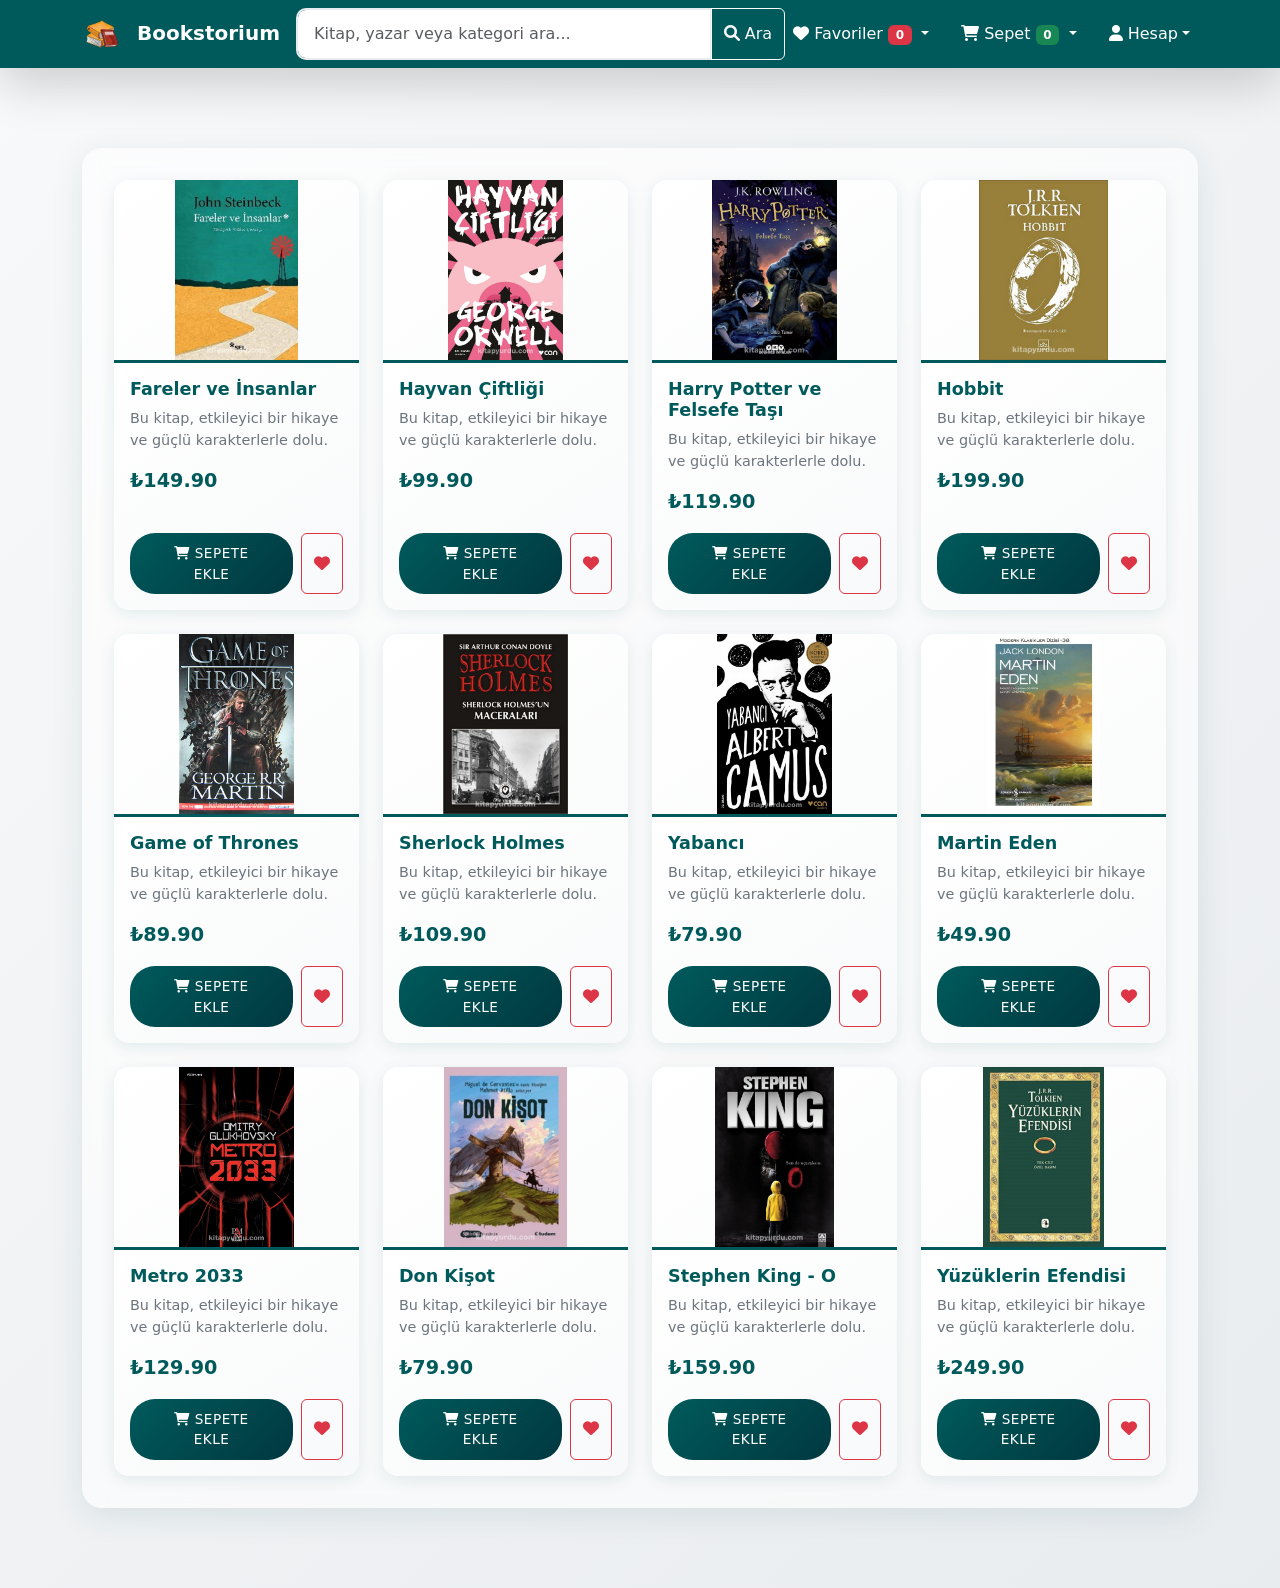
==== frontend/index.html @ d2544608 "Proje backend ve yeni frontend ile güncellendi" ====
<!DOCTYPE html>
<html lang="tr">
  <head>
    <meta charset="UTF-8" />
    <meta name="viewport" content="width=device-width, initial-scale=1.0" />
    <title>Bookstorium</title>
    <link rel="stylesheet" href="assets/bootstrap 5.3/css/bootstrap.min.css" />
    <link rel="stylesheet" href="assets/css/style.css" />
    <link rel="stylesheet" href="https://cdnjs.cloudflare.com/ajax/libs/font-awesome/6.0.0/css/all.min.css" />
  </head>
  <body>
    <nav style="background-color: #005a5b" class="navbar navbar-expand-lg shadow-lg">
      <div class="container">
        <a href="index.html" class="text-white navbar-brand fw-bold">
          <img src="assets/images/Book-image.png" alt="Kitap İkonu" width="40" height="40" class="me-2" />
          Bookstorium
        </a>

        <button class="navbar-toggler" type="button" data-bs-toggle="collapse" data-bs-target="#navbarNav">
          <span class="navbar-toggler-icon"></span>
        </button>

        <div class="collapse navbar-collapse" id="navbarNav">
          <!-- Search Form -->
          <form class="d-flex mx-auto my-2 my-lg-0" style="width: 100%; max-width: 500px;">
            <div class="input-group">
              <input type="search" class="form-control" placeholder="Kitap, yazar veya kategori ara..." aria-label="Arama">
              <button class="btn btn-outline-light" type="submit">
                <i class="fas fa-search"></i> Ara
              </button>
            </div>
          </form>

          <!-- Navigation Items -->
          <ul class="navbar-nav ms-auto">
            <!-- Favorites -->
            <li class="nav-item dropdown">
              <a class="nav-link dropdown-toggle text-white me-3" href="#" id="favoritesDropdown" role="button" data-bs-toggle="dropdown">
                <i class="fas fa-heart"></i> Favoriler <span class="badge bg-danger">0</span>
              </a>
              <ul class="dropdown-menu dropdown-menu-end">
                <!-- JS ile doldurulacak -->
              </ul>
            </li>

            <!-- Cart -->
            <li class="nav-item dropdown">
              <a class="nav-link dropdown-toggle text-white me-3" href="#" id="cartDropdown" role="button" data-bs-toggle="dropdown">
                <i class="fas fa-shopping-cart"></i> Sepet <span class="badge bg-success">0</span>
              </a>
              <ul class="dropdown-menu dropdown-menu-end" style="min-width: 300px;">
                <!-- JS ile doldurulacak -->
              </ul>
            </li>

            <!-- User Account -->
            <li class="nav-item dropdown">
              <a class="nav-link dropdown-toggle text-white" href="#" id="userDropdown" role="button" data-bs-toggle="dropdown">
                <i class="fas fa-user"></i> Hesap
              </a>
              <ul class="dropdown-menu dropdown-menu-end">
                <li><h6 class="dropdown-header">Hoş Geldiniz!</h6></li>
                <li><a class="dropdown-item" href="#" data-bs-toggle="modal" data-bs-target="#loginModal">
                  <i class="fas fa-sign-in-alt"></i> Giriş Yap</a></li>
                <li><a class="dropdown-item" href="#" data-bs-toggle="modal" data-bs-target="#signupModal">
                  <i class="fas fa-user-plus"></i> Üye Ol</a></li>
                <li><hr class="dropdown-divider"></li>
                <li><h6 class="dropdown-header">Üye İşlemleri</h6></li>
                <li><a class="dropdown-item" href="#">
                  <i class="fas fa-user-edit"></i> Profil Düzenle</a></li>
                <li><a class="dropdown-item" href="profile-orders.html">
                  <i class="fas fa-list-alt"></i> Siparişlerim
                </a></li>
                <li><a class="dropdown-item" href="#" data-bs-toggle="modal" data-bs-target="#deleteAccountModal">
                  <i class="fas fa-user-times"></i> Hesap Sil</a></li>
                <li><a class="dropdown-item" href="#">
                  <i class="fas fa-sign-out-alt"></i> Çıkış Yap</a></li>
              </ul>
            </li>
          </ul>
        </div>
      </div>
    </nav>

    <!-- Login Modal -->
    <div class="modal fade" id="loginModal" tabindex="-1">
      <div class="modal-dialog">
        <div class="modal-content">
          <div class="modal-header" style="background-color: #005a5b;">
            <h5 class="modal-title text-white">Giriş Yap</h5>
            <button type="button" class="btn-close btn-close-white" data-bs-dismiss="modal"></button>
          </div>
          <div class="modal-body">
            <form>
              <div class="mb-3">
                <label for="loginEmail" class="form-label">E-posta</label>
                <input type="email" class="form-control" id="loginEmail" required>
              </div>
              <div class="mb-3">
                <label for="loginPassword" class="form-label">Şifre</label>
                <input type="password" class="form-control" id="loginPassword" required>
              </div>
              <div class="mb-3 form-check">
                <input type="checkbox" class="form-check-input" id="rememberMe">
                <label class="form-check-label" for="rememberMe">Beni Hatırla</label>
              </div>
            </form>
          </div>
          <div class="modal-footer">
            <button type="button" class="btn btn-secondary" data-bs-dismiss="modal">İptal</button>
            <button type="button" class="btn" style="background-color: #005a5b; color: white;">Giriş Yap</button>
          </div>
        </div>
      </div>
    </div>

    <!-- Signup Modal -->
    <div class="modal fade" id="signupModal" tabindex="-1">
      <div class="modal-dialog">
        <div class="modal-content">
          <div class="modal-header" style="background-color: #005a5b;">
            <h5 class="modal-title text-white">Üye Ol</h5>
            <button type="button" class="btn-close btn-close-white" data-bs-dismiss="modal"></button>
          </div>
          <div class="modal-body">
            <form>
              <div class="mb-3">
                <label for="signupName" class="form-label">Ad Soyad</label>
                <input type="text" class="form-control" id="signupName" required>
              </div>
              <div class="mb-3">
                <label for="signupEmail" class="form-label">E-posta</label>
                <input type="email" class="form-control" id="signupEmail" required>
              </div>
              <div class="mb-3">
                <label for="signupPassword" class="form-label">Şifre</label>
                <input type="password" class="form-control" id="signupPassword" required>
              </div>
              <div class="mb-3">
                <label for="signupPasswordConfirm" class="form-label">Şifre Tekrar</label>
                <input type="password" class="form-control" id="signupPasswordConfirm" required>
              </div>
              <div class="mb-3 form-check">
                <input type="checkbox" class="form-check-input" id="acceptTerms" required>
                <label class="form-check-label" for="acceptTerms">Kullanım şartlarını kabul ediyorum</label>
              </div>
            </form>
          </div>
          <div class="modal-footer">
            <button type="button" class="btn btn-secondary" data-bs-dismiss="modal">İptal</button>
            <button type="button" class="btn" style="background-color: #005a5b; color: white;">Üye Ol</button>
          </div>
        </div>
      </div>
    </div>

    <!-- Delete Account Modal -->
    <div class="modal fade" id="deleteAccountModal" tabindex="-1">
      <div class="modal-dialog">
        <div class="modal-content">
          <div class="modal-header bg-danger">
            <h5 class="modal-title text-white">Hesap Silme</h5>
            <button type="button" class="btn-close btn-close-white" data-bs-dismiss="modal"></button>
          </div>
          <div class="modal-body">
            <div class="alert alert-danger">
              <strong>Dikkat!</strong> Bu işlem geri alınamaz. Hesabınız kalıcı olarak silinecektir.
            </div>
            <form>
              <div class="mb-3">
                <label for="deletePassword" class="form-label">Şifrenizi doğrulayın</label>
                <input type="password" class="form-control" id="deletePassword" required>
              </div>
              <div class="mb-3 form-check">
                <input type="checkbox" class="form-check-input" id="confirmDelete" required>
                <label class="form-check-label" for="confirmDelete">Hesabımı silmek istediğimi onaylıyorum</label>
              </div>
            </form>
          </div>
          <div class="modal-footer">
            <button type="button" class="btn btn-secondary" data-bs-dismiss="modal">İptal</button>
            <button type="button" class="btn btn-danger">Hesabı Sil</button>
          </div>
        </div>
      </div>
    </div>

    <div class="container py-5">
      <div class="products-container">
        <div class="row g-4">
          <div class="col-sm-6 col-md-4 col-lg-3">
            <div class="card product-card h-100">
              <img src="assets/images/1.jpg" class="card-img-top" alt="Kitap 1" style="height:180px; width:100%; object-fit:contain;">
              <div class="card-body d-flex flex-column">
                <h5 class="card-title">Fareler ve İnsanlar</h5>
                <p class="card-text">Bu kitap, etkileyici bir hikaye ve güçlü karakterlerle dolu.</p>
                <p class="price">₺149.90</p>
                <div class="d-flex gap-2 mt-auto">
                  <button class="btn btn-modern flex-fill">
                    <i class="fas fa-shopping-cart"></i> Sepete Ekle
                  </button>
                  <button class="btn btn-outline-danger">
                    <i class="fas fa-heart"></i>
                  </button>
                </div>
              </div>
            </div>
          </div>
          
          <div class="col-sm-6 col-md-4 col-lg-3">
            <div class="card product-card h-100">
              <img src="assets/images/2.jpg" class="card-img-top" alt="Kitap 2" style="height:180px; width:100%; object-fit:contain;">
              <div class="card-body d-flex flex-column">
                <h5 class="card-title">Hayvan Çiftliği</h5>
                <p class="card-text">Bu kitap, etkileyici bir hikaye ve güçlü karakterlerle dolu.</p>
                <p class="price">₺99.90</p>
                <div class="d-flex gap-2 mt-auto">
                  <button class="btn btn-modern flex-fill">
                    <i class="fas fa-shopping-cart"></i> Sepete Ekle
                  </button>
                  <button class="btn btn-outline-danger">
                    <i class="fas fa-heart"></i>
                  </button>
                </div>
              </div>
            </div>
          </div>

          <div class="col-sm-6 col-md-4 col-lg-3">
            <div class="card product-card h-100">
              <img src="assets/images/3.jpg" class="card-img-top" alt="Kitap 3" style="height:180px; width:100%; object-fit:contain;">
              <div class="card-body d-flex flex-column">
                <h5 class="card-title">Harry Potter ve Felsefe Taşı</h5>
                <p class="card-text">Bu kitap, etkileyici bir hikaye ve güçlü karakterlerle dolu.</p>
                <p class="price">₺119.90</p>
                <div class="d-flex gap-2 mt-auto">
                  <button class="btn btn-modern flex-fill">
                    <i class="fas fa-shopping-cart"></i> Sepete Ekle
                  </button>
                  <button class="btn btn-outline-danger">
                    <i class="fas fa-heart"></i>
                  </button>
                </div>
              </div>
            </div>
          </div>

          <div class="col-sm-6 col-md-4 col-lg-3">
            <div class="card product-card h-100">
              <img src="assets/images/4.jpg" class="card-img-top" alt="Kitap 4" style="height:180px; width:100%; object-fit:contain;">
              <div class="card-body d-flex flex-column">
                <h5 class="card-title">Hobbit</h5>
                <p class="card-text">Bu kitap, etkileyici bir hikaye ve güçlü karakterlerle dolu.</p>
                <p class="price">₺199.90</p>
                <div class="d-flex gap-2 mt-auto">
                  <button class="btn btn-modern flex-fill">
                    <i class="fas fa-shopping-cart"></i> Sepete Ekle
                  </button>
                  <button class="btn btn-outline-danger">
                    <i class="fas fa-heart"></i>
                  </button>
                </div>
              </div>
            </div>
          </div>

          <div class="col-sm-6 col-md-4 col-lg-3">
            <div class="card product-card h-100">
              <img src="assets/images/5.jpg" class="card-img-top" alt="Kitap 5" style="height:180px; width:100%; object-fit:contain;">
              <div class="card-body d-flex flex-column">
                <h5 class="card-title">Game of Thrones</h5>
                <p class="card-text">Bu kitap, etkileyici bir hikaye ve güçlü karakterlerle dolu.</p>
                <p class="price">₺89.90</p>
                <div class="d-flex gap-2 mt-auto">
                  <button class="btn btn-modern flex-fill">
                    <i class="fas fa-shopping-cart"></i> Sepete Ekle
                  </button>
                  <button class="btn btn-outline-danger">
                    <i class="fas fa-heart"></i>
                  </button>
                </div>
              </div>
            </div>
          </div>

          <div class="col-sm-6 col-md-4 col-lg-3">
            <div class="card product-card h-100">
              <img src="assets/images/6.jpg" class="card-img-top" alt="Kitap 6" style="height:180px; width:100%; object-fit:contain;">
              <div class="card-body d-flex flex-column">
                <h5 class="card-title">Sherlock Holmes</h5>
                <p class="card-text">Bu kitap, etkileyici bir hikaye ve güçlü karakterlerle dolu.</p>
                <p class="price">₺109.90</p>
                <div class="d-flex gap-2 mt-auto">
                  <button class="btn btn-modern flex-fill">
                    <i class="fas fa-shopping-cart"></i> Sepete Ekle
                  </button>
                  <button class="btn btn-outline-danger">
                    <i class="fas fa-heart"></i>
                  </button>
                </div>
              </div>
            </div>
          </div>

          <div class="col-sm-6 col-md-4 col-lg-3">
            <div class="card product-card h-100">
              <img src="assets/images/7.jpg" class="card-img-top" alt="Kitap 7" style="height:180px; width:100%; object-fit:contain;">
              <div class="card-body d-flex flex-column">
                <h5 class="card-title">Yabancı</h5>
                <p class="card-text">Bu kitap, etkileyici bir hikaye ve güçlü karakterlerle dolu.</p>
                <p class="price">₺79.90</p>
                <div class="d-flex gap-2 mt-auto">
                  <button class="btn btn-modern flex-fill">
                    <i class="fas fa-shopping-cart"></i> Sepete Ekle
                  </button>
                  <button class="btn btn-outline-danger">
                    <i class="fas fa-heart"></i>
                  </button>
                </div>
              </div>
            </div>
          </div>

          <div class="col-sm-6 col-md-4 col-lg-3">
            <div class="card product-card h-100">
              <img src="assets/images/8.jpg" class="card-img-top" alt="Kitap 8" style="height:180px; width:100%; object-fit:contain;">
              <div class="card-body d-flex flex-column">
                <h5 class="card-title">Martin Eden</h5>
                <p class="card-text">Bu kitap, etkileyici bir hikaye ve güçlü karakterlerle dolu.</p>
                <p class="price">₺49.90</p>
                <div class="d-flex gap-2 mt-auto">
                  <button class="btn btn-modern flex-fill">
                    <i class="fas fa-shopping-cart"></i> Sepete Ekle
                  </button>
                  <button class="btn btn-outline-danger">
                    <i class="fas fa-heart"></i>
                  </button>
                </div>
              </div>
            </div>
          </div>

          <div class="col-sm-6 col-md-4 col-lg-3">
            <div class="card product-card h-100">
              <img src="assets/images/9.jpg" class="card-img-top" alt="Kitap 9" style="height:180px; width:100%; object-fit:contain;">
              <div class="card-body d-flex flex-column">
                <h5 class="card-title">Metro 2033</h5>
                <p class="card-text">Bu kitap, etkileyici bir hikaye ve güçlü karakterlerle dolu.</p>
                <p class="price">₺129.90</p>
                <div class="d-flex gap-2 mt-auto">
                  <button class="btn btn-modern flex-fill">
                    <i class="fas fa-shopping-cart"></i> Sepete Ekle
                  </button>
                  <button class="btn btn-outline-danger">
                    <i class="fas fa-heart"></i>
                  </button>
                </div>
              </div>
            </div>
          </div>

          <div class="col-sm-6 col-md-4 col-lg-3">
            <div class="card product-card h-100">
              <img src="assets/images/10.jpg" class="card-img-top" alt="Kitap 10" style="height:180px; width:100%; object-fit:contain;">
              <div class="card-body d-flex flex-column">
                <h5 class="card-title">Don Kişot</h5>
                <p class="card-text">Bu kitap, etkileyici bir hikaye ve güçlü karakterlerle dolu.</p>
                <p class="price">₺79.90</p>
                <div class="d-flex gap-2 mt-auto">
                  <button class="btn btn-modern flex-fill">
                    <i class="fas fa-shopping-cart"></i> Sepete Ekle
                  </button>
                  <button class="btn btn-outline-danger">
                    <i class="fas fa-heart"></i>
                  </button>
                </div>
              </div>
            </div>
          </div>

          <div class="col-sm-6 col-md-4 col-lg-3">
            <div class="card product-card h-100">
              <img src="assets/images/11.jpg" class="card-img-top" alt="Kitap 11" style="height:180px; width:100%; object-fit:contain;">
              <div class="card-body d-flex flex-column">
                <h5 class="card-title">Stephen King - O</h5>
                <p class="card-text">Bu kitap, etkileyici bir hikaye ve güçlü karakterlerle dolu.</p>
                <p class="price">₺159.90</p>
                <div class="d-flex gap-2 mt-auto">
                  <button class="btn btn-modern flex-fill">
                    <i class="fas fa-shopping-cart"></i> Sepete Ekle
                  </button>
                  <button class="btn btn-outline-danger">
                    <i class="fas fa-heart"></i>
                  </button>
                </div>
              </div>
            </div>
          </div>

          <div class="col-sm-6 col-md-4 col-lg-3">
            <div class="card product-card h-100">
              <img src="assets/images/12.jpg" class="card-img-top" alt="Kitap 12" style="height:180px; width:100%; object-fit:contain;">
              <div class="card-body d-flex flex-column">
                <h5 class="card-title">Yüzüklerin Efendisi</h5>
                <p class="card-text">Bu kitap, etkileyici bir hikaye ve güçlü karakterlerle dolu.</p>
                <p class="price">₺249.90</p>
                <div class="d-flex gap-2 mt-auto">
                  <button class="btn btn-modern flex-fill">
                    <i class="fas fa-shopping-cart"></i> Sepete Ekle
                  </button>
                  <button class="btn btn-outline-danger">
                    <i class="fas fa-heart"></i>
                  </button>
                </div>
              </div>
            </div>
          </div>
        </div>
      </div>
    </div>

    <script src="assets/bootstrap 5.3/js/bootstrap.bundle.min.js"></script>
    <script src="assets/javascript/main.js"></script>
  </body>
</html>
---- frontend/assets/css/style.css ----
/* Site Background */
body {
  background: linear-gradient(135deg, #f8f9fa 0%, #e9ecef 100%);
  min-height: 100vh;
}

/* Modern Card Styling */
.product-card {
  border: none;
  border-radius: 15px;
  overflow: hidden;
  transition: all 0.3s ease;
  background: linear-gradient(145deg, #ffffff 0%, #f8f9fa 100%);
  box-shadow: 0 4px 15px rgba(0, 90, 91, 0.1);
}

.product-card:hover {
  transform: translateY(-8px);
  box-shadow: 0 12px 35px rgba(0, 90, 91, 0.2);
}

.product-card .card-img-top {
  transition: transform 0.3s ease;
}

.product-card:hover .card-img-top {
  transform: scale(1.05);
}

.product-card .card-body {
  background: linear-gradient(145deg, #ffffff 0%, #f8f9fa 100%);
  border-top: 3px solid #005a5b;
}

.product-card .card-title {
  color: #005a5b;
  font-weight: 600;
  font-size: 1.1rem;
}

.product-card .card-text {
  color: #6c757d;
  font-size: 0.9rem;
}

.product-card .price {
  color: #005a5b;
  font-size: 1.2rem;
  font-weight: 700;
}

.btn-modern {
  background: linear-gradient(135deg, #005a5b 0%, #003840 100%);
  border: none;
  border-radius: 25px;
  padding: 10px 25px;
  color: white;
  font-weight: 500;
  transition: all 0.3s ease;
  text-transform: uppercase;
  letter-spacing: 0.5px;
  font-size: 0.85rem;
}

.btn-modern:hover {
  background: linear-gradient(135deg, #003840 0%, #002329 100%);
  transform: translateY(-2px);
  box-shadow: 0 6px 20px rgba(0, 56, 64, 0.3);
  color: white;
}

/* Container Enhancement */
.products-container {
  background: rgba(255, 255, 255, 0.6);
  border-radius: 20px;
  backdrop-filter: blur(10px);
  padding: 2rem;
  margin: 2rem auto;
  box-shadow: 0 8px 32px rgba(0, 90, 91, 0.1);
}

/* Cart Dropdown Styling */
.cart-item {
  padding: 0.75rem;
  border-bottom: 1px solid #f1f3f4;
  background: rgba(248, 249, 250, 0.5);
  margin-bottom: 0.5rem;
  border-radius: 8px;
}

.cart-item:last-of-type {
  border-bottom: none;
  margin-bottom: 0;
}

.cart-item-title {
  font-weight: 600;
  color: #005a5b;
  font-size: 0.9rem;
  margin-bottom: 0.25rem;
}

.cart-item-price {
  color: #6c757d;
  font-size: 0.8rem;
}

.quantity-controls {
  display: flex;
  align-items: center;
  gap: 0.25rem;
  background: white;
  border-radius: 20px;
  padding: 0.1rem;
  box-shadow: 0 1px 3px rgba(0, 0, 0, 0.1);
}

.quantity-btn {
  width: 24px;
  height: 24px;
  border: none;
  border-radius: 50%;
  display: flex;
  align-items: center;
  justify-content: center;
  font-size: 0.75rem;
  font-weight: 600;
  transition: all 0.2s ease;
  color: white;
}

.quantity-btn-minus {
  background: linear-gradient(135deg, #dc3545, #c82333);
}

.quantity-btn-minus:hover {
  background: linear-gradient(135deg, #c82333, #a02228);
  transform: scale(1.1);
}

.quantity-btn-plus {
  background: linear-gradient(135deg, #28a745, #20c997);
}

.quantity-btn-plus:hover {
  background: linear-gradient(135deg, #20c997, #17a2b8);
  transform: scale(1.1);
}

.quantity-display {
  min-width: 20px;
  text-align: center;
  font-weight: 600;
  font-size: 0.85rem;
  color: #005a5b;
}

.remove-btn {
  width: 24px;
  height: 24px;
  border: none;
  border-radius: 50%;
  background: linear-gradient(135deg, #dc3545, #c82333);
  color: white;
  display: flex;
  align-items: center;
  justify-content: center;
  font-size: 0.75rem;
  transition: all 0.2s ease;
  margin-left: 0.5rem;
}

.remove-btn:hover {
  background: linear-gradient(135deg, #c82333, #a02228);
  transform: scale(1.1);
}

.cart-total {
  background: linear-gradient(135deg, #005a5b, #003840);
  color: white;
  padding: 0.75rem;
  border-radius: 8px;
  text-align: center;
  font-weight: 600;
  margin-top: 0.5rem;
}

.cart-actions {
  display: flex;
  gap: 0.5rem;
  margin-top: 0.75rem;
}

.cart-action-btn {
  flex: 1;
  border-radius: 20px;
  padding: 0.5rem 1rem;
  font-weight: 500;
  transition: all 0.3s ease;
  border: none;
  font-size: 0.85rem;
}

.cart-order-btn {
  background: linear-gradient(135deg, #28a745, #20c997);
  color: white;
}

.cart-order-btn:hover {
  background: linear-gradient(135deg, #20c997, #17a2b8);
  transform: translateY(-1px);
  color: white;
}

.cart-clear-btn {
  background: linear-gradient(135deg, #dc3545, #c82333);
  color: white;
}

.cart-clear-btn:hover {
  background: linear-gradient(135deg, #c82333, #a02228);
  transform: translateY(-1px);
  color: white;
}

.cart-empty {
  text-align: center;
  padding: 2rem 1rem;
  color: #6c757d;
  font-style: italic;
}

/* Favorites Dropdown Styling */
.favorite-item {
  padding: 0.5rem 0.75rem;
  border-bottom: 1px solid #f1f3f4;
  background: rgba(248, 249, 250, 0.5);
  margin-bottom: 0.25rem;
  border-radius: 6px;
}

.favorite-item:last-of-type {
  border-bottom: none;
  margin-bottom: 0;
}

.favorite-remove-btn {
  width: 20px;
  height: 20px;
  border: none;
  border-radius: 50%;
  background: linear-gradient(135deg, #dc3545, #c82333);
  color: white;
  display: flex;
  align-items: center;
  justify-content: center;
  font-size: 0.7rem;
  transition: all 0.2s ease;
}

.favorite-remove-btn:hover {
  background: linear-gradient(135deg, #c82333, #a02228);
  transform: scale(1.1);
}

/* Order Page Styling */
.order-header h1 {
  color: #005a5b;
  font-weight: 700;
}

.order-form-container {
  background: rgba(255, 255, 255, 0.9);
  border-radius: 20px;
  padding: 2rem;
  box-shadow: 0 8px 32px rgba(0, 90, 91, 0.1);
  backdrop-filter: blur(10px);
}

.order-section {
  margin-bottom: 2.5rem;
  padding-bottom: 2rem;
  border-bottom: 2px solid #f1f3f4;
}

.order-section:last-child {
  border-bottom: none;
  margin-bottom: 0;
}

.section-title {
  color: #005a5b;
  font-weight: 600;
  margin-bottom: 1.5rem;
  padding-bottom: 0.5rem;
  border-bottom: 2px solid #005a5b;
  display: inline-block;
}

/* Payment Methods */
.payment-methods {
  display: flex;
  flex-direction: column;
  gap: 1rem;
}

.payment-option {
  position: relative;
}

.payment-label {
  display: flex;
  align-items: center;
  justify-content: space-between;
  padding: 1rem 1.5rem;
  background: white;
  border: 2px solid #e9ecef;
  border-radius: 12px;
  cursor: pointer;
  transition: all 0.3s ease;
  width: 100%;
}

.payment-label:hover {
  border-color: #005a5b;
  box-shadow: 0 4px 15px rgba(0, 90, 91, 0.1);
}

.payment-option input[type="radio"]:checked + .payment-label {
  border-color: #005a5b;
  background: linear-gradient(135deg, #f8f9fa 0%, rgba(0, 90, 91, 0.05) 100%);
  box-shadow: 0 4px 15px rgba(0, 90, 91, 0.15);
}

.payment-option input[type="radio"] {
  position: absolute;
  opacity: 0;
}

.card-icons {
  display: flex;
  gap: 0.5rem;
  font-size: 1.5rem;
}

.card-icons .fab {
  color: #6c757d;
}

/* Credit Card Form */
.credit-card-form {
  background: rgba(0, 90, 91, 0.05);
  border-radius: 12px;
  padding: 1.5rem;
  margin-top: 1rem;
}

/* Order Summary */
.order-summary {
  background: rgba(255, 255, 255, 0.9);
  border-radius: 20px;
  padding: 2rem;
  box-shadow: 0 8px 32px rgba(0, 90, 91, 0.1);
  backdrop-filter: blur(10px);
  position: sticky;
  top: 2rem;
}

.order-items {
  margin-bottom: 1.5rem;
}

.order-item {
  display: flex;
  justify-content: space-between;
  align-items: center;
  padding: 1rem;
  background: rgba(248, 249, 250, 0.7);
  border-radius: 10px;
  margin-bottom: 0.75rem;
}

.order-item:last-child {
  margin-bottom: 0;
}

.order-item-info {
  flex: 1;
}

.order-item-title {
  font-weight: 600;
  color: #005a5b;
  font-size: 0.9rem;
  margin-bottom: 0.25rem;
}

.order-item-quantity {
  color: #6c757d;
  font-size: 0.8rem;
}

.order-item-price {
  font-weight: 600;
  color: #005a5b;
}

/* Order Calculation */
.order-calculation {
  border-top: 2px solid #f1f3f4;
  padding-top: 1rem;
  margin-bottom: 1.5rem;
}

.calc-row {
  display: flex;
  justify-content: space-between;
  margin-bottom: 0.5rem;
  color: #6c757d;
}

.calc-row.total {
  font-size: 1.2rem;
  font-weight: 700;
  color: #005a5b;
  border-top: 2px solid #005a5b;
  padding-top: 1rem;
  margin-top: 1rem;
  margin-bottom: 0;
}

/* Delivery Info */
.delivery-info {
  margin-bottom: 2rem;
}

.delivery-option {
  display: flex;
  align-items: center;
  gap: 1rem;
  padding: 1rem;
  background: white;
  border: 2px solid #e9ecef;
  border-radius: 10px;
  margin-bottom: 0.75rem;
  cursor: pointer;
  transition: all 0.3s ease;
}

.delivery-option:hover {
  border-color: #005a5b;
  box-shadow: 0 4px 15px rgba(0, 90, 91, 0.1);
}

.delivery-option.active {
  border-color: #005a5b;
  background: linear-gradient(135deg, #f8f9fa 0%, rgba(0, 90, 91, 0.05) 100%);
  box-shadow: 0 4px 15px rgba(0, 90, 91, 0.15);
}

.delivery-option:last-child {
  margin-bottom: 0;
}

.delivery-option i {
  color: #005a5b;
  font-size: 1.2rem;
}

.delivery-option div {
  flex: 1;
}

.delivery-option strong {
  display: block;
  color: #005a5b;
  margin-bottom: 0.25rem;
}

.delivery-option small {
  color: #6c757d;
}

.delivery-option span {
  font-weight: 600;
  color: #005a5b;
}

/* Order Actions */
.order-actions .btn {
  border-radius: 25px;
  font-weight: 600;
  transition: all 0.3s ease;
}

.order-actions .btn-success {
  background: linear-gradient(135deg, #28a745, #20c997);
  border: none;
  box-shadow: 0 4px 15px rgba(40, 167, 69, 0.3);
}

.order-actions .btn-success:hover {
  background: linear-gradient(135deg, #20c997, #17a2b8);
  transform: translateY(-2px);
  box-shadow: 0 6px 20px rgba(40, 167, 69, 0.4);
}

.order-actions .btn-outline-secondary {
  border: 2px solid #6c757d;
  color: #6c757d;
}

.order-actions .btn-outline-secondary:hover {
  background: #6c757d;
  border-color: #6c757d;
  color: white;
  transform: translateY(-1px);
}

/* Form Enhancements */
.form-control, .form-select {
  border-radius: 10px;
  border: 2px solid #e9ecef;
  padding: 0.75rem 1rem;
  transition: all 0.3s ease;
}

.form-control:focus, .form-select:focus {
  border-color: #005a5b;
  box-shadow: 0 0 0 0.2rem rgba(0, 90, 91, 0.25);
}

.form-label {
  font-weight: 600;
  color: #005a5b;
  margin-bottom: 0.5rem;
}

/* Responsive Design */
@media (max-width: 768px) {
  .order-form-container,
  .order-summary {
    padding: 1.5rem;
  }
  
  .order-section {
    margin-bottom: 2rem;
    padding-bottom: 1.5rem;
  }
  
  .payment-methods {
    gap: 0.75rem;
  }
  
  .payment-label {
    padding: 0.75rem 1rem;
  }
  
  .delivery-option {
    padding: 0.75rem;
  }
  
  .order-item {
    padding: 0.75rem;
  }
}
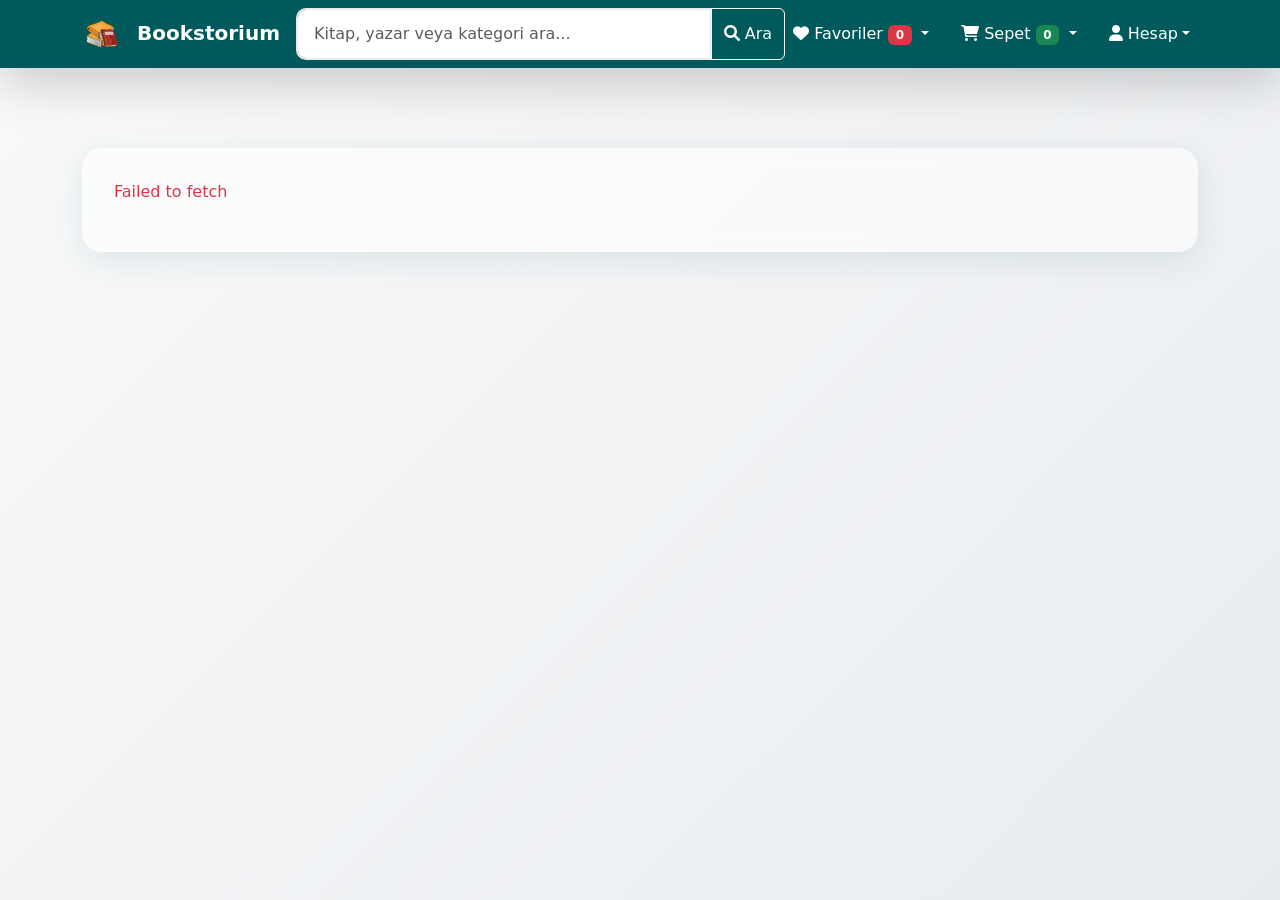
==== commit 111cd1ca: "Projenin son hali: Tüm gereksinimler tamamlandı ve test edildi." ====
--- a/frontend/index.html
+++ b/frontend/index.html
@@ -1,425 +1,172 @@
 <!DOCTYPE html>
 <html lang="tr">
-  <head>
-    <meta charset="UTF-8" />
-    <meta name="viewport" content="width=device-width, initial-scale=1.0" />
-    <title>Bookstorium</title>
-    <link rel="stylesheet" href="assets/bootstrap 5.3/css/bootstrap.min.css" />
-    <link rel="stylesheet" href="assets/css/style.css" />
-    <link rel="stylesheet" href="https://cdnjs.cloudflare.com/ajax/libs/font-awesome/6.0.0/css/all.min.css" />
-  </head>
-  <body>
-    <nav style="background-color: #005a5b" class="navbar navbar-expand-lg shadow-lg">
-      <div class="container">
-        <a href="index.html" class="text-white navbar-brand fw-bold">
-          <img src="assets/images/Book-image.png" alt="Kitap İkonu" width="40" height="40" class="me-2" />
-          Bookstorium
-        </a>
+<head>
+  <meta charset="UTF-8" />
+  <meta name="viewport" content="width=device-width, initial-scale=1.0" />
+  <title>Bookstorium</title>
+  <link rel="stylesheet" href="assets/bootstrap 5.3/css/bootstrap.min.css" />
+  <link rel="stylesheet" href="assets/css/style.css" />
+  <link rel="stylesheet" href="https://cdnjs.cloudflare.com/ajax/libs/font-awesome/6.0.0/css/all.min.css" />
+</head>
+<body>
+<nav style="background-color: #005a5b" class="navbar navbar-expand-lg shadow-lg">
+  <div class="container">
+    <a href="index.html" class="text-white navbar-brand fw-bold">
+      <img src="assets/images/Book-image.png" alt="Kitap İkonu" width="40" height="40" class="me-2" />
+      Bookstorium
+    </a>
 
-        <button class="navbar-toggler" type="button" data-bs-toggle="collapse" data-bs-target="#navbarNav">
-          <span class="navbar-toggler-icon"></span>
-        </button>
+    <button class="navbar-toggler" type="button" data-bs-toggle="collapse" data-bs-target="#navbarNav">
+      <span class="navbar-toggler-icon"></span>
+    </button>
 
-        <div class="collapse navbar-collapse" id="navbarNav">
-          <!-- Search Form -->
-          <form class="d-flex mx-auto my-2 my-lg-0" style="width: 100%; max-width: 500px;">
-            <div class="input-group">
-              <input type="search" class="form-control" placeholder="Kitap, yazar veya kategori ara..." aria-label="Arama">
-              <button class="btn btn-outline-light" type="submit">
-                <i class="fas fa-search"></i> Ara
-              </button>
-            </div>
-          </form>
+    <div class="collapse navbar-collapse" id="navbarNav">
+      <form class="d-flex mx-auto my-2 my-lg-0" style="width: 100%; max-width: 500px;">
+        <div class="input-group">
+          <input type="search" class="form-control" placeholder="Kitap, yazar veya kategori ara..." aria-label="Arama">
+          <button class="btn btn-outline-light" type="submit">
+            <i class="fas fa-search"></i> Ara
+          </button>
+        </div>
+      </form>
 
-          <!-- Navigation Items -->
-          <ul class="navbar-nav ms-auto">
-            <!-- Favorites -->
-            <li class="nav-item dropdown">
-              <a class="nav-link dropdown-toggle text-white me-3" href="#" id="favoritesDropdown" role="button" data-bs-toggle="dropdown">
-                <i class="fas fa-heart"></i> Favoriler <span class="badge bg-danger">0</span>
-              </a>
-              <ul class="dropdown-menu dropdown-menu-end">
-                <!-- JS ile doldurulacak -->
-              </ul>
-            </li>
+      <ul class="navbar-nav ms-auto">
+        <li class="nav-item dropdown">
+          <a class="nav-link dropdown-toggle text-white me-3" href="#" id="favoritesDropdown" role="button" data-bs-toggle="dropdown">
+            <i class="fas fa-heart"></i> Favoriler <span class="badge bg-danger">0</span>
+          </a>
+          <ul class="dropdown-menu dropdown-menu-end">
+          </ul>
+        </li>
 
-            <!-- Cart -->
-            <li class="nav-item dropdown">
-              <a class="nav-link dropdown-toggle text-white me-3" href="#" id="cartDropdown" role="button" data-bs-toggle="dropdown">
-                <i class="fas fa-shopping-cart"></i> Sepet <span class="badge bg-success">0</span>
-              </a>
-              <ul class="dropdown-menu dropdown-menu-end" style="min-width: 300px;">
-                <!-- JS ile doldurulacak -->
-              </ul>
-            </li>
+        <li class="nav-item dropdown">
+          <a class="nav-link dropdown-toggle text-white me-3" href="#" id="cartDropdown" role="button" data-bs-toggle="dropdown">
+            <i class="fas fa-shopping-cart"></i> Sepet <span class="badge bg-success">0</span>
+          </a>
+          <ul class="dropdown-menu dropdown-menu-end" style="min-width: 300px;">
+          </ul>
+        </li>
 
-            <!-- User Account -->
-            <li class="nav-item dropdown">
-              <a class="nav-link dropdown-toggle text-white" href="#" id="userDropdown" role="button" data-bs-toggle="dropdown">
-                <i class="fas fa-user"></i> Hesap
-              </a>
-              <ul class="dropdown-menu dropdown-menu-end">
-                <li><h6 class="dropdown-header">Hoş Geldiniz!</h6></li>
-                <li><a class="dropdown-item" href="#" data-bs-toggle="modal" data-bs-target="#loginModal">
-                  <i class="fas fa-sign-in-alt"></i> Giriş Yap</a></li>
-                <li><a class="dropdown-item" href="#" data-bs-toggle="modal" data-bs-target="#signupModal">
-                  <i class="fas fa-user-plus"></i> Üye Ol</a></li>
-                <li><hr class="dropdown-divider"></li>
-                <li><h6 class="dropdown-header">Üye İşlemleri</h6></li>
-                <li><a class="dropdown-item" href="#">
-                  <i class="fas fa-user-edit"></i> Profil Düzenle</a></li>
-                <li><a class="dropdown-item" href="profile-orders.html">
-                  <i class="fas fa-list-alt"></i> Siparişlerim
-                </a></li>
-                <li><a class="dropdown-item" href="#" data-bs-toggle="modal" data-bs-target="#deleteAccountModal">
-                  <i class="fas fa-user-times"></i> Hesap Sil</a></li>
-                <li><a class="dropdown-item" href="#">
-                  <i class="fas fa-sign-out-alt"></i> Çıkış Yap</a></li>
-              </ul>
-            </li>
+        <li class="nav-item dropdown">
+          <a class="nav-link dropdown-toggle text-white" href="#" id="userDropdown" role="button" data-bs-toggle="dropdown">
+            <i class="fas fa-user"></i> Hesap
+          </a>
+          <ul class="dropdown-menu dropdown-menu-end">
           </ul>
-        </div>
+        </li>
+      </ul>
+    </div>
+  </div>
+</nav>
+
+<div class="modal fade" id="loginModal" tabindex="-1">
+  <div class="modal-dialog">
+    <div class="modal-content">
+      <div class="modal-header" style="background-color: #005a5b;">
+        <h5 class="modal-title text-white">Giriş Yap</h5>
+        <button type="button" class="btn-close btn-close-white" data-bs-dismiss="modal"></button>
       </div>
-    </nav>
-
-    <!-- Login Modal -->
-    <div class="modal fade" id="loginModal" tabindex="-1">
-      <div class="modal-dialog">
-        <div class="modal-content">
-          <div class="modal-header" style="background-color: #005a5b;">
-            <h5 class="modal-title text-white">Giriş Yap</h5>
-            <button type="button" class="btn-close btn-close-white" data-bs-dismiss="modal"></button>
+      <div class="modal-body">
+        <form>
+          <div class="mb-3">
+            <label for="loginEmail" class="form-label">E-posta</label>
+            <input type="email" class="form-control" id="loginEmail" required>
           </div>
-          <div class="modal-body">
-            <form>
-              <div class="mb-3">
-                <label for="loginEmail" class="form-label">E-posta</label>
-                <input type="email" class="form-control" id="loginEmail" required>
-              </div>
-              <div class="mb-3">
-                <label for="loginPassword" class="form-label">Şifre</label>
-                <input type="password" class="form-control" id="loginPassword" required>
-              </div>
-              <div class="mb-3 form-check">
-                <input type="checkbox" class="form-check-input" id="rememberMe">
-                <label class="form-check-label" for="rememberMe">Beni Hatırla</label>
-              </div>
-            </form>
+          <div class="mb-3">
+            <label for="loginPassword" class="form-label">Şifre</label>
+            <input type="password" class="form-control" id="loginPassword" required>
           </div>
-          <div class="modal-footer">
-            <button type="button" class="btn btn-secondary" data-bs-dismiss="modal">İptal</button>
-            <button type="button" class="btn" style="background-color: #005a5b; color: white;">Giriş Yap</button>
+          <div class="mb-3 form-check">
+            <input type="checkbox" class="form-check-input" id="rememberMe">
+            <label class="form-check-label" for="rememberMe">Beni Hatırla</label>
           </div>
-        </div>
+        </form>
+      </div>
+      <div class="modal-footer">
+        <button type="button" class="btn btn-secondary" data-bs-dismiss="modal">İptal</button>
+        <button type="button" class="btn" style="background-color: #005a5b; color: white;">Giriş Yap</button>
       </div>
     </div>
+  </div>
+</div>
 
-    <!-- Signup Modal -->
-    <div class="modal fade" id="signupModal" tabindex="-1">
-      <div class="modal-dialog">
-        <div class="modal-content">
-          <div class="modal-header" style="background-color: #005a5b;">
-            <h5 class="modal-title text-white">Üye Ol</h5>
-            <button type="button" class="btn-close btn-close-white" data-bs-dismiss="modal"></button>
+<div class="modal fade" id="signupModal" tabindex="-1">
+  <div class="modal-dialog">
+    <div class="modal-content">
+      <div class="modal-header" style="background-color: #005a5b;">
+        <h5 class="modal-title text-white">Üye Ol</h5>
+        <button type="button" class="btn-close btn-close-white" data-bs-dismiss="modal"></button>
+      </div>
+      <div class="modal-body">
+        <form>
+          <div class="mb-3">
+            <label for="signupName" class="form-label">Ad Soyad</label>
+            <input type="text" class="form-control" id="signupName" required>
           </div>
-          <div class="modal-body">
-            <form>
-              <div class="mb-3">
-                <label for="signupName" class="form-label">Ad Soyad</label>
-                <input type="text" class="form-control" id="signupName" required>
-              </div>
-              <div class="mb-3">
-                <label for="signupEmail" class="form-label">E-posta</label>
-                <input type="email" class="form-control" id="signupEmail" required>
-              </div>
-              <div class="mb-3">
-                <label for="signupPassword" class="form-label">Şifre</label>
-                <input type="password" class="form-control" id="signupPassword" required>
-              </div>
-              <div class="mb-3">
-                <label for="signupPasswordConfirm" class="form-label">Şifre Tekrar</label>
-                <input type="password" class="form-control" id="signupPasswordConfirm" required>
-              </div>
-              <div class="mb-3 form-check">
-                <input type="checkbox" class="form-check-input" id="acceptTerms" required>
-                <label class="form-check-label" for="acceptTerms">Kullanım şartlarını kabul ediyorum</label>
-              </div>
-            </form>
+          <div class="mb-3">
+            <label for="signupEmail" class="form-label">E-posta</label>
+            <input type="email" class="form-control" id="signupEmail" required>
           </div>
-          <div class="modal-footer">
-            <button type="button" class="btn btn-secondary" data-bs-dismiss="modal">İptal</button>
-            <button type="button" class="btn" style="background-color: #005a5b; color: white;">Üye Ol</button>
+          <div class="mb-3">
+            <label for="signupPassword" class="form-label">Şifre</label>
+            <input type="password" class="form-control" id="signupPassword" required>
           </div>
-        </div>
+          <div class="mb-3">
+            <label for="signupPasswordConfirm" class="form-label">Şifre Tekrar</label>
+            <input type="password" class="form-control" id="signupPasswordConfirm" required>
+          </div>
+          <div class="mb-3 form-check">
+            <input type="checkbox" class="form-check-input" id="acceptTerms" required>
+            <label class="form-check-label" for="acceptTerms">Kullanım şartlarını kabul ediyorum</label>
+          </div>
+        </form>
+      </div>
+      <div class="modal-footer">
+        <button type="button" class="btn btn-secondary" data-bs-dismiss="modal">İptal</button>
+        <button type="button" class="btn" style="background-color: #005a5b; color: white;">Üye Ol</button>
       </div>
     </div>
+  </div>
+</div>
 
-    <!-- Delete Account Modal -->
-    <div class="modal fade" id="deleteAccountModal" tabindex="-1">
-      <div class="modal-dialog">
-        <div class="modal-content">
-          <div class="modal-header bg-danger">
-            <h5 class="modal-title text-white">Hesap Silme</h5>
-            <button type="button" class="btn-close btn-close-white" data-bs-dismiss="modal"></button>
+<div class="modal fade" id="deleteAccountModal" tabindex="-1">
+  <div class="modal-dialog">
+    <div class="modal-content">
+      <div class="modal-header bg-danger">
+        <h5 class="modal-title text-white">Hesap Silme</h5>
+        <button type="button" class="btn-close btn-close-white" data-bs-dismiss="modal"></button>
+      </div>
+      <div class="modal-body">
+        <div class="alert alert-danger">
+          <strong>Dikkat!</strong> Bu işlem geri alınamaz. Hesabınız kalıcı olarak silinecektir.
+        </div>
+        <form>
+          <div class="mb-3">
+            <label for="deletePassword" class="form-label">Şifrenizi doğrulayın</label>
+            <input type="password" class="form-control" id="deletePassword" required>
           </div>
-          <div class="modal-body">
-            <div class="alert alert-danger">
-              <strong>Dikkat!</strong> Bu işlem geri alınamaz. Hesabınız kalıcı olarak silinecektir.
-            </div>
-            <form>
-              <div class="mb-3">
-                <label for="deletePassword" class="form-label">Şifrenizi doğrulayın</label>
-                <input type="password" class="form-control" id="deletePassword" required>
-              </div>
-              <div class="mb-3 form-check">
-                <input type="checkbox" class="form-check-input" id="confirmDelete" required>
-                <label class="form-check-label" for="confirmDelete">Hesabımı silmek istediğimi onaylıyorum</label>
-              </div>
-            </form>
+          <div class="mb-3 form-check">
+            <input type="checkbox" class="form-check-input" id="confirmDelete" required>
+            <label class="form-check-label" for="confirmDelete">Hesabımı silmek istediğimi onaylıyorum</label>
           </div>
-          <div class="modal-footer">
-            <button type="button" class="btn btn-secondary" data-bs-dismiss="modal">İptal</button>
-            <button type="button" class="btn btn-danger">Hesabı Sil</button>
-          </div>
-        </div>
+        </form>
+      </div>
+      <div class="modal-footer">
+        <button type="button" class="btn btn-secondary" data-bs-dismiss="modal">İptal</button>
+        <button type="button" class="btn btn-danger">Hesabı Sil</button>
       </div>
     </div>
+  </div>
+</div>
 
-    <div class="container py-5">
-      <div class="products-container">
-        <div class="row g-4">
-          <div class="col-sm-6 col-md-4 col-lg-3">
-            <div class="card product-card h-100">
-              <img src="assets/images/1.jpg" class="card-img-top" alt="Kitap 1" style="height:180px; width:100%; object-fit:contain;">
-              <div class="card-body d-flex flex-column">
-                <h5 class="card-title">Fareler ve İnsanlar</h5>
-                <p class="card-text">Bu kitap, etkileyici bir hikaye ve güçlü karakterlerle dolu.</p>
-                <p class="price">₺149.90</p>
-                <div class="d-flex gap-2 mt-auto">
-                  <button class="btn btn-modern flex-fill">
-                    <i class="fas fa-shopping-cart"></i> Sepete Ekle
-                  </button>
-                  <button class="btn btn-outline-danger">
-                    <i class="fas fa-heart"></i>
-                  </button>
-                </div>
-              </div>
-            </div>
-          </div>
-          
-          <div class="col-sm-6 col-md-4 col-lg-3">
-            <div class="card product-card h-100">
-              <img src="assets/images/2.jpg" class="card-img-top" alt="Kitap 2" style="height:180px; width:100%; object-fit:contain;">
-              <div class="card-body d-flex flex-column">
-                <h5 class="card-title">Hayvan Çiftliği</h5>
-                <p class="card-text">Bu kitap, etkileyici bir hikaye ve güçlü karakterlerle dolu.</p>
-                <p class="price">₺99.90</p>
-                <div class="d-flex gap-2 mt-auto">
-                  <button class="btn btn-modern flex-fill">
-                    <i class="fas fa-shopping-cart"></i> Sepete Ekle
-                  </button>
-                  <button class="btn btn-outline-danger">
-                    <i class="fas fa-heart"></i>
-                  </button>
-                </div>
-              </div>
-            </div>
-          </div>
+<div class="container py-5">
+  <div class="products-container">
+    <div class="row g-4" id="book-list-row">
+    </div>
+  </div>
+</div>
 
-          <div class="col-sm-6 col-md-4 col-lg-3">
-            <div class="card product-card h-100">
-              <img src="assets/images/3.jpg" class="card-img-top" alt="Kitap 3" style="height:180px; width:100%; object-fit:contain;">
-              <div class="card-body d-flex flex-column">
-                <h5 class="card-title">Harry Potter ve Felsefe Taşı</h5>
-                <p class="card-text">Bu kitap, etkileyici bir hikaye ve güçlü karakterlerle dolu.</p>
-                <p class="price">₺119.90</p>
-                <div class="d-flex gap-2 mt-auto">
-                  <button class="btn btn-modern flex-fill">
-                    <i class="fas fa-shopping-cart"></i> Sepete Ekle
-                  </button>
-                  <button class="btn btn-outline-danger">
-                    <i class="fas fa-heart"></i>
-                  </button>
-                </div>
-              </div>
-            </div>
-          </div>
-
-          <div class="col-sm-6 col-md-4 col-lg-3">
-            <div class="card product-card h-100">
-              <img src="assets/images/4.jpg" class="card-img-top" alt="Kitap 4" style="height:180px; width:100%; object-fit:contain;">
-              <div class="card-body d-flex flex-column">
-                <h5 class="card-title">Hobbit</h5>
-                <p class="card-text">Bu kitap, etkileyici bir hikaye ve güçlü karakterlerle dolu.</p>
-                <p class="price">₺199.90</p>
-                <div class="d-flex gap-2 mt-auto">
-                  <button class="btn btn-modern flex-fill">
-                    <i class="fas fa-shopping-cart"></i> Sepete Ekle
-                  </button>
-                  <button class="btn btn-outline-danger">
-                    <i class="fas fa-heart"></i>
-                  </button>
-                </div>
-              </div>
-            </div>
-          </div>
-
-          <div class="col-sm-6 col-md-4 col-lg-3">
-            <div class="card product-card h-100">
-              <img src="assets/images/5.jpg" class="card-img-top" alt="Kitap 5" style="height:180px; width:100%; object-fit:contain;">
-              <div class="card-body d-flex flex-column">
-                <h5 class="card-title">Game of Thrones</h5>
-                <p class="card-text">Bu kitap, etkileyici bir hikaye ve güçlü karakterlerle dolu.</p>
-                <p class="price">₺89.90</p>
-                <div class="d-flex gap-2 mt-auto">
-                  <button class="btn btn-modern flex-fill">
-                    <i class="fas fa-shopping-cart"></i> Sepete Ekle
-                  </button>
-                  <button class="btn btn-outline-danger">
-                    <i class="fas fa-heart"></i>
-                  </button>
-                </div>
-              </div>
-            </div>
-          </div>
-
-          <div class="col-sm-6 col-md-4 col-lg-3">
-            <div class="card product-card h-100">
-              <img src="assets/images/6.jpg" class="card-img-top" alt="Kitap 6" style="height:180px; width:100%; object-fit:contain;">
-              <div class="card-body d-flex flex-column">
-                <h5 class="card-title">Sherlock Holmes</h5>
-                <p class="card-text">Bu kitap, etkileyici bir hikaye ve güçlü karakterlerle dolu.</p>
-                <p class="price">₺109.90</p>
-                <div class="d-flex gap-2 mt-auto">
-                  <button class="btn btn-modern flex-fill">
-                    <i class="fas fa-shopping-cart"></i> Sepete Ekle
-                  </button>
-                  <button class="btn btn-outline-danger">
-                    <i class="fas fa-heart"></i>
-                  </button>
-                </div>
-              </div>
-            </div>
-          </div>
-
-          <div class="col-sm-6 col-md-4 col-lg-3">
-            <div class="card product-card h-100">
-              <img src="assets/images/7.jpg" class="card-img-top" alt="Kitap 7" style="height:180px; width:100%; object-fit:contain;">
-              <div class="card-body d-flex flex-column">
-                <h5 class="card-title">Yabancı</h5>
-                <p class="card-text">Bu kitap, etkileyici bir hikaye ve güçlü karakterlerle dolu.</p>
-                <p class="price">₺79.90</p>
-                <div class="d-flex gap-2 mt-auto">
-                  <button class="btn btn-modern flex-fill">
-                    <i class="fas fa-shopping-cart"></i> Sepete Ekle
-                  </button>
-                  <button class="btn btn-outline-danger">
-                    <i class="fas fa-heart"></i>
-                  </button>
-                </div>
-              </div>
-            </div>
-          </div>
-
-          <div class="col-sm-6 col-md-4 col-lg-3">
-            <div class="card product-card h-100">
-              <img src="assets/images/8.jpg" class="card-img-top" alt="Kitap 8" style="height:180px; width:100%; object-fit:contain;">
-              <div class="card-body d-flex flex-column">
-                <h5 class="card-title">Martin Eden</h5>
-                <p class="card-text">Bu kitap, etkileyici bir hikaye ve güçlü karakterlerle dolu.</p>
-                <p class="price">₺49.90</p>
-                <div class="d-flex gap-2 mt-auto">
-                  <button class="btn btn-modern flex-fill">
-                    <i class="fas fa-shopping-cart"></i> Sepete Ekle
-                  </button>
-                  <button class="btn btn-outline-danger">
-                    <i class="fas fa-heart"></i>
-                  </button>
-                </div>
-              </div>
-            </div>
-          </div>
-
-          <div class="col-sm-6 col-md-4 col-lg-3">
-            <div class="card product-card h-100">
-              <img src="assets/images/9.jpg" class="card-img-top" alt="Kitap 9" style="height:180px; width:100%; object-fit:contain;">
-              <div class="card-body d-flex flex-column">
-                <h5 class="card-title">Metro 2033</h5>
-                <p class="card-text">Bu kitap, etkileyici bir hikaye ve güçlü karakterlerle dolu.</p>
-                <p class="price">₺129.90</p>
-                <div class="d-flex gap-2 mt-auto">
-                  <button class="btn btn-modern flex-fill">
-                    <i class="fas fa-shopping-cart"></i> Sepete Ekle
-                  </button>
-                  <button class="btn btn-outline-danger">
-                    <i class="fas fa-heart"></i>
-                  </button>
-                </div>
-              </div>
-            </div>
-          </div>
-
-          <div class="col-sm-6 col-md-4 col-lg-3">
-            <div class="card product-card h-100">
-              <img src="assets/images/10.jpg" class="card-img-top" alt="Kitap 10" style="height:180px; width:100%; object-fit:contain;">
-              <div class="card-body d-flex flex-column">
-                <h5 class="card-title">Don Kişot</h5>
-                <p class="card-text">Bu kitap, etkileyici bir hikaye ve güçlü karakterlerle dolu.</p>
-                <p class="price">₺79.90</p>
-                <div class="d-flex gap-2 mt-auto">
-                  <button class="btn btn-modern flex-fill">
-                    <i class="fas fa-shopping-cart"></i> Sepete Ekle
-                  </button>
-                  <button class="btn btn-outline-danger">
-                    <i class="fas fa-heart"></i>
-                  </button>
-                </div>
-              </div>
-            </div>
-          </div>
-
-          <div class="col-sm-6 col-md-4 col-lg-3">
-            <div class="card product-card h-100">
-              <img src="assets/images/11.jpg" class="card-img-top" alt="Kitap 11" style="height:180px; width:100%; object-fit:contain;">
-              <div class="card-body d-flex flex-column">
-                <h5 class="card-title">Stephen King - O</h5>
-                <p class="card-text">Bu kitap, etkileyici bir hikaye ve güçlü karakterlerle dolu.</p>
-                <p class="price">₺159.90</p>
-                <div class="d-flex gap-2 mt-auto">
-                  <button class="btn btn-modern flex-fill">
-                    <i class="fas fa-shopping-cart"></i> Sepete Ekle
-                  </button>
-                  <button class="btn btn-outline-danger">
-                    <i class="fas fa-heart"></i>
-                  </button>
-                </div>
-              </div>
-            </div>
-          </div>
-
-          <div class="col-sm-6 col-md-4 col-lg-3">
-            <div class="card product-card h-100">
-              <img src="assets/images/12.jpg" class="card-img-top" alt="Kitap 12" style="height:180px; width:100%; object-fit:contain;">
-              <div class="card-body d-flex flex-column">
-                <h5 class="card-title">Yüzüklerin Efendisi</h5>
-                <p class="card-text">Bu kitap, etkileyici bir hikaye ve güçlü karakterlerle dolu.</p>
-                <p class="price">₺249.90</p>
-                <div class="d-flex gap-2 mt-auto">
-                  <button class="btn btn-modern flex-fill">
-                    <i class="fas fa-shopping-cart"></i> Sepete Ekle
-                  </button>
-                  <button class="btn btn-outline-danger">
-                    <i class="fas fa-heart"></i>
-                  </button>
-                </div>
-              </div>
-            </div>
-          </div>
-        </div>
-      </div>
-    </div>
-
-    <script src="assets/bootstrap 5.3/js/bootstrap.bundle.min.js"></script>
-    <script src="assets/javascript/main.js"></script>
-  </body>
-</html>
+<script src="assets/bootstrap 5.3/js/bootstrap.bundle.min.js"></script>
+<script src="assets/javascript/main.js"></script>
+</body>
+</html>
